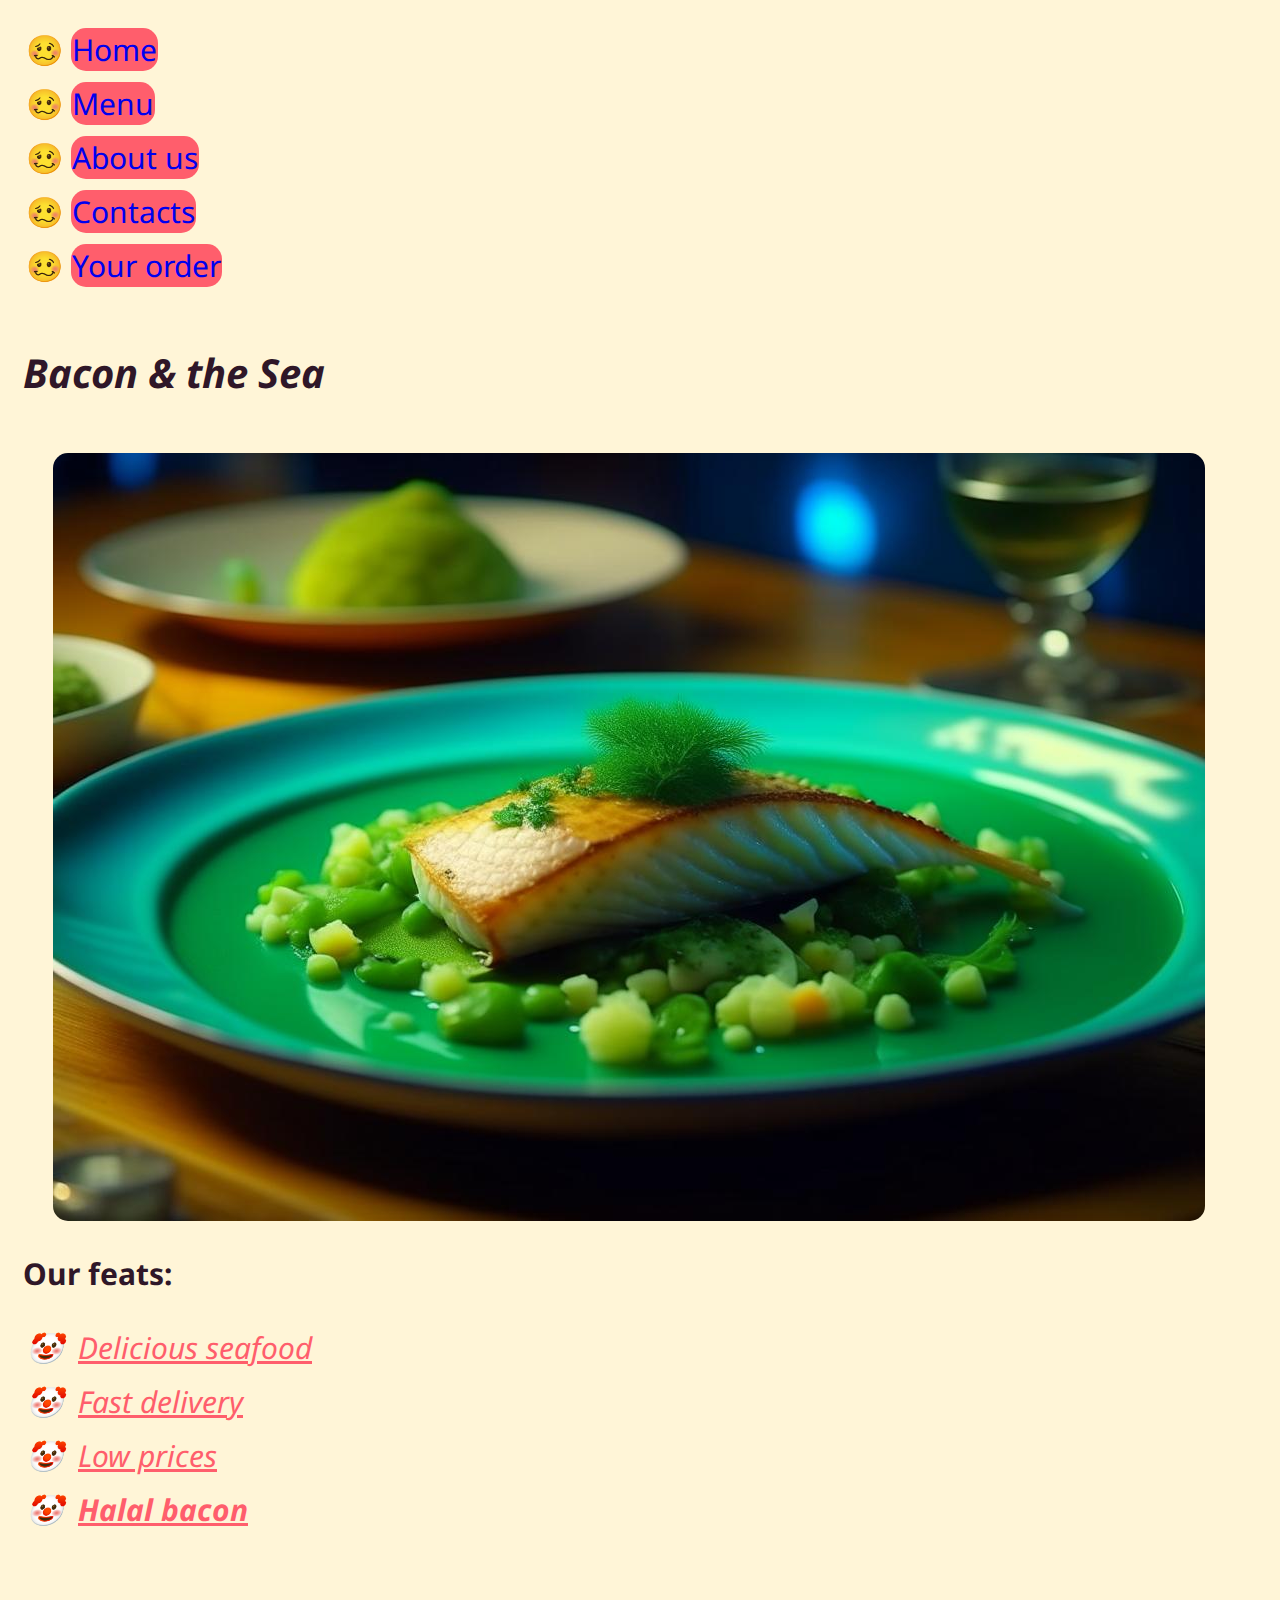
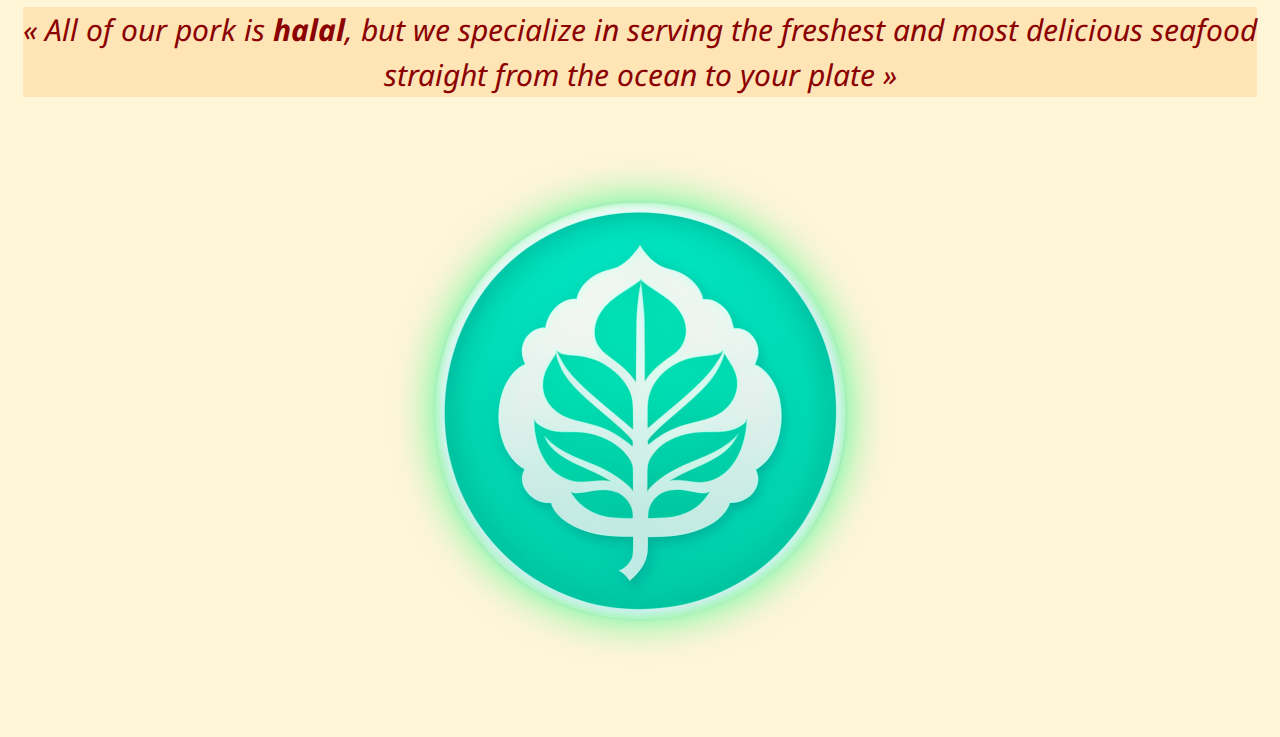
==== index.html @ e5836f41 "add: lab-2" ====
<!DOCTYPE html>
<html lang="ru">

<head>
    <title>Seafood restaurant</title>
    <meta charset="utf-8">
    <meta name="keywords" content="seafood restaurant, tasty food, halal">
    <meta name="description" content="SOTA seafood restaurant 'Bacon & the Sea'">
    <link rel="stylesheet" href="css/rest.css">
    <link rel="stylesheet" href="css/style.css">
    <link href=' http://fonts.googleapis.com/css?family=Droid+Sans' rel='stylesheet' type='text/css'>

</head>

<body>
    <header>
        <ul class="nav-block">
            <li class="nav-block__item"><a href="#" class="nav__link">Home</a></li>
            <li class="nav-block__item"><a href="#" class="nav__link">Menu</a></li>
            <li class="nav-block__item"><a href="#" class="nav__link">About us</a></li>
            <li class="nav-block__item"><a href="#" class="nav__link">Contacts</a></li>
            <li class="nav-block__item"><a href="#" class="nav__link">Your order</a></li>
        </ul>
    </header>

    <main>
        <section>
            <h1 class="restaurant-title"> Bacon & the Sea </h1>
        </section>

        <section>
            <div class="image-container">
                <img src="images/dish_1.jpg" class="image-container__item" alt="Image 1">
                <img src="images/dish_2.jpg" class="image-container__item" alt="Image 2">
                <img src="images/dish_3.jpg" class="image-container__item" alt="Image 3">
                <img src="images/dish_4.jpg" class="image-container__item" alt="Image 4">
                <img src="images/dish_5.jpg" class="image-container__item" alt="Image 5">
                <img src="images/dish_6.jpg" class="image-container__item" alt="Image 6">
                <img src="images/dish_7.jpg" class="image-container__item" alt="Image 7">
            </div>
        </section>

        <section>
            <article>
                <h2>Our feats: </h2>
                <ul class="feats-block">
                    <li class="feats-block__item">Delicious seafood</li>
                    <li class="feats-block__item">Fast delivery</li>
                    <li class="feats-block__item">Low prices</li>
                    <li class="feats-block__item"><b>Halal bacon</b></li>
                </ul>
            </article>
        </section>
    </main>

    <footer>
        <section>
            <article>
                <q class="quote__footer">
                    All of our pork is <b>halal</b>, but we specialize in serving the freshest and most delicious
                    seafood
                    straight from the ocean to your plate
                </q>
            </article>
        </section>
        <img src="images/logo.jpg" class="logo__item" alt="Logo">
        <section>
        </section>
        <br>
    </footer>
</body>

</html>
---- css/style.css ----
* {
    box-sizing: border-box;
    font-family: 'Droid Sans', arial, serif;
    font-size: 30px;
}

body {
    padding: 15px;
    line-height: 1.5;
    color: #2F1728;
    background-color: #fff5d7;

}

.nav-block {
    list-style-type: "🥴";
    color: #2F1728;

    padding-bottom: 10px;
    margin: 0;
}

.nav-block__item {
    padding-left: 8px;
    line-height: 1.8;
}

.nav__link {
    /* color: #FF603A; */
    text-decoration: none;
    border-radius: 15px;
    padding: 1px;
    background-color: #ff5e6c;
    font-family: 'Droid Sans', arial, serif;
}

.restaurant-title {
    margin: 0;
    padding-top: 40px;
    padding-bottom: 20px;
    font-weight: bold;
    font-style: oblique;
    font-size: 40px;
    text-align: justify;
    vertical-align: middle;
}

.feats-block {
    list-style-type: "🤡";
    color: #2F1728;

    padding-bottom: 10px;
    margin: 0;
}

.feats-block__item {
    padding-left: 15px;
    line-height: 1.8;
    /* font-size: 16px; */
    color: #ff5e6c;
    text-decoration: underline;
    font-style: oblique;
}

.showoff {
    color: black;
    font-size: 18px;
    text-align: center;
    font-style: oblique;
}

.pre {
    white-space: pre-wrap;
}

.phrases {
    list-style-type: upper-roman;
    color: darkred;
    font-style: italic;
}

.image-container {
    margin: 30px;
    display: flex;
    overflow-x: auto;
    scroll-snap-type: x mandatory;
    scroll-behavior: smooth;
}

.image-container__item {
    margin-right: 30px;
    scroll-snap-align: center;
    border-radius: 15px;
}

.quote__footer {
    display: block;
    text-align: center;
    margin-top: 60px;
    font-style: italic;
    background: moccasin;
    text-align: center;
    color: darkred;
}

.logo__item {
    display: block;
    margin-left: auto;
    margin-right: auto;
    margin-top: 60px;
    filter: drop-shadow(0 0 0.75rem #39F990);
}
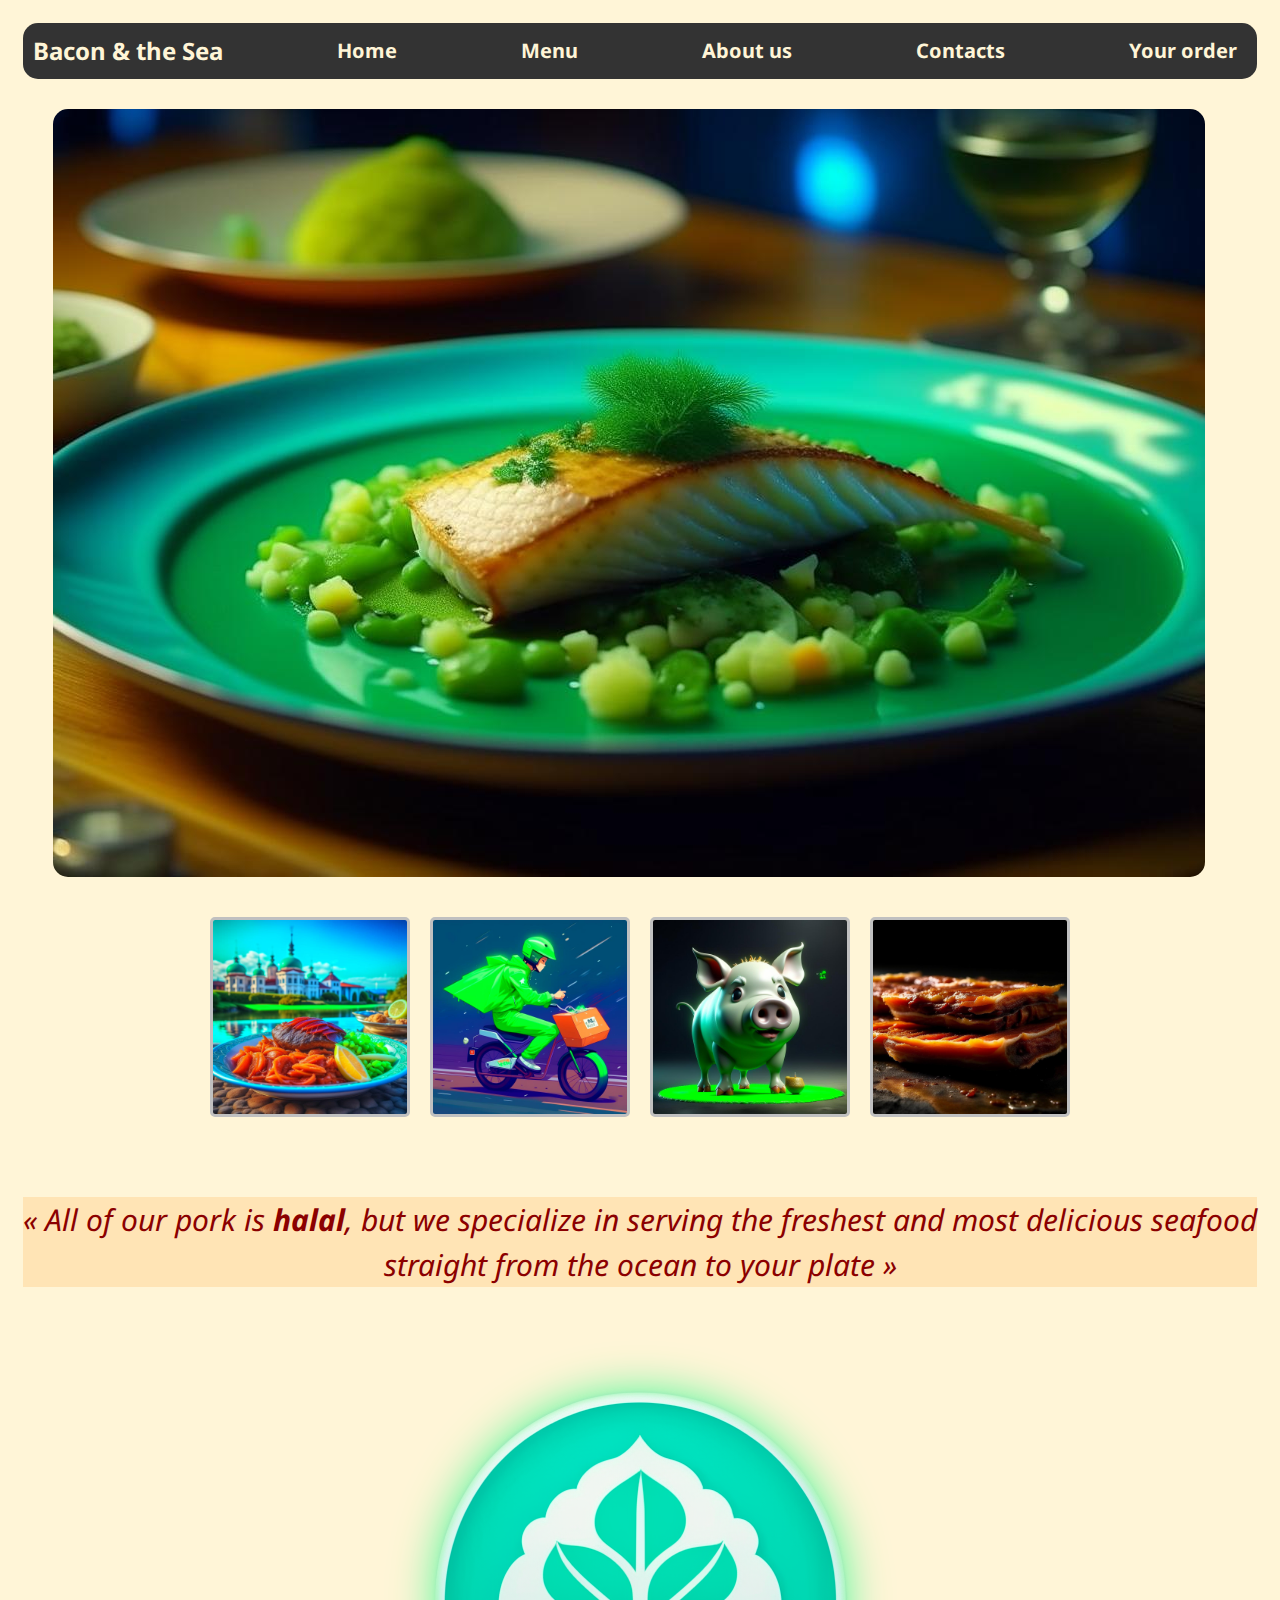
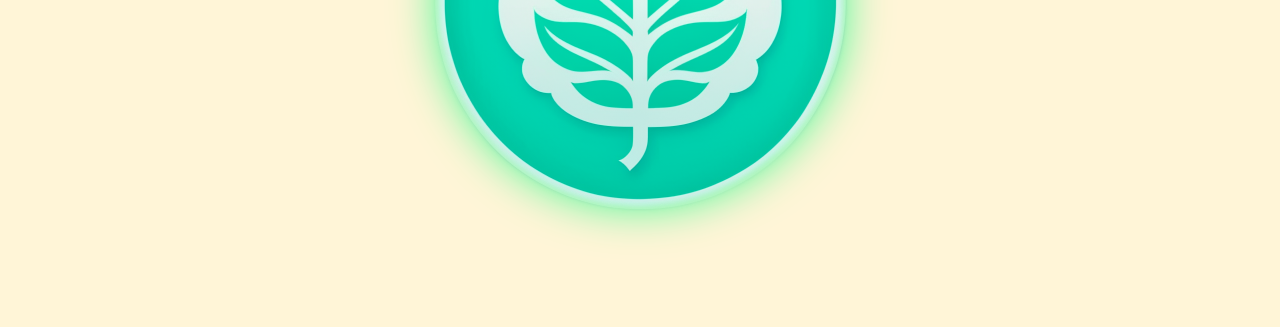
==== commit c87e3a18: "start: lab-3" ====
--- a/index.html
+++ b/index.html
@@ -6,68 +6,60 @@
     <meta charset="utf-8">
     <meta name="keywords" content="seafood restaurant, tasty food, halal">
     <meta name="description" content="SOTA seafood restaurant 'Bacon & the Sea'">
-    <link rel="stylesheet" href="css/rest.css">
     <link rel="stylesheet" href="css/style.css">
     <link href=' http://fonts.googleapis.com/css?family=Droid+Sans' rel='stylesheet' type='text/css'>
 
 </head>
+<body>
+<header>
+    <div class="nav">
+        <span class="restaurant">Bacon & the Sea</span>
+        <a href="#">Home</a>
+        <a href="#">Menu</a>
+        <a href="#">About us</a>
+        <a href="#">Contacts</a>
+        <a href="#">Your order</a>
+    </div>
+</header>
 
-<body>
-    <header>
-        <ul class="nav-block">
-            <li class="nav-block__item"><a href="#" class="nav__link">Home</a></li>
-            <li class="nav-block__item"><a href="#" class="nav__link">Menu</a></li>
-            <li class="nav-block__item"><a href="#" class="nav__link">About us</a></li>
-            <li class="nav-block__item"><a href="#" class="nav__link">Contacts</a></li>
-            <li class="nav-block__item"><a href="#" class="nav__link">Your order</a></li>
-        </ul>
-    </header>
+<main>
 
-    <main>
-        <section>
-            <h1 class="restaurant-title"> Bacon & the Sea </h1>
-        </section>
+    <section>
+        <div class="image__container">
+            <img src="images/dish_1.jpg" class="image__container-item" alt="Image 1">
+            <img src="images/dish_2.jpg" class="image__container-item" alt="Image 2">
+            <img src="images/dish_3.jpg" class="image__container-item" alt="Image 3">
+            <img src="images/dish_4.jpg" class="image__container-item" alt="Image 4">
+            <img src="images/dish_5.jpg" class="image__container-item" alt="Image 5">
+            <img src="images/dish_6.jpg" class="image__container-item" alt="Image 6">
+            <img src="images/dish_7.jpg" class="image__container-item" alt="Image 7">
+        </div>
+    </section>
 
-        <section>
-            <div class="image-container">
-                <img src="images/dish_1.jpg" class="image-container__item" alt="Image 1">
-                <img src="images/dish_2.jpg" class="image-container__item" alt="Image 2">
-                <img src="images/dish_3.jpg" class="image-container__item" alt="Image 3">
-                <img src="images/dish_4.jpg" class="image-container__item" alt="Image 4">
-                <img src="images/dish_5.jpg" class="image-container__item" alt="Image 5">
-                <img src="images/dish_6.jpg" class="image-container__item" alt="Image 6">
-                <img src="images/dish_7.jpg" class="image-container__item" alt="Image 7">
-            </div>
-        </section>
+    <section>
+        <div class="feats">
+            <img src="images/gallery_1.jpg" class="gallery-item" alt="Image 1">
+            <img src="images/gallery_2.jpg" class="gallery-item" alt="Image 2">
+            <img src="images/gallery_3.jpg" class="gallery-item" alt="Image 3">
+            <img src="images/gallery_4.jpg" class="gallery-item" alt="Image 4">
+        </div>
+    </section>
+</main>
 
-        <section>
-            <article>
-                <h2>Our feats: </h2>
-                <ul class="feats-block">
-                    <li class="feats-block__item">Delicious seafood</li>
-                    <li class="feats-block__item">Fast delivery</li>
-                    <li class="feats-block__item">Low prices</li>
-                    <li class="feats-block__item"><b>Halal bacon</b></li>
-                </ul>
-            </article>
-        </section>
-    </main>
-
-    <footer>
-        <section>
-            <article>
-                <q class="quote__footer">
-                    All of our pork is <b>halal</b>, but we specialize in serving the freshest and most delicious
-                    seafood
-                    straight from the ocean to your plate
-                </q>
-            </article>
-        </section>
-        <img src="images/logo.jpg" class="logo__item" alt="Logo">
-        <section>
-        </section>
-        <br>
-    </footer>
+<footer>
+    <section>
+        <article>
+            <q class="quote__footer">
+                All of our pork is <b>halal</b>, but we specialize in serving the freshest and most delicious
+                seafood
+                straight from the ocean to your plate
+            </q>
+        </article>
+    </section>
+    <img src="images/logo.jpg" class="logo__item" alt="Logo">
+    <section>
+    </section>
+    <br>
+</footer>
 </body>
-
 </html>--- a/css/style.css
+++ b/css/style.css
@@ -9,29 +9,36 @@
     line-height: 1.5;
     color: #2F1728;
     background-color: #fff5d7;
-
 }
 
-.nav-block {
-    list-style-type: "🥴";
-    color: #2F1728;
-
-    padding-bottom: 10px;
-    margin: 0;
+.nav {
+    display: flex;
+    justify-content: space-between;
+    align-items: center;
+    background-color: #333;
+    padding: 10px;
+    font-size: 18px;
+    font-weight: bold;
+    border-radius: 15px;
 }
 
-.nav-block__item {
-    padding-left: 8px;
-    line-height: 1.8;
+.restaurant {
+    color: #fff5d7;
+    font-size: 24px;
 }
 
-.nav__link {
-    /* color: #FF603A; */
+.nav a {
+    color: #fff5d7;
     text-decoration: none;
-    border-radius: 15px;
-    padding: 1px;
-    background-color: #ff5e6c;
+    margin: 0 10px;
+    cursor: pointer;
     font-family: 'Droid Sans', arial, serif;
+    transition: color 0.3s ease-in-out;
+    font-size: 20px;
+}
+
+.nav a:hover {
+    color: #ff5e6c;
 }
 
 .restaurant-title {
@@ -45,18 +52,16 @@
     vertical-align: middle;
 }
 
-.feats-block {
+.feats {
     list-style-type: "🤡";
     color: #2F1728;
-
     padding-bottom: 10px;
     margin: 0;
 }
 
-.feats-block__item {
+.feats-item {
     padding-left: 15px;
     line-height: 1.8;
-    /* font-size: 16px; */
     color: #ff5e6c;
     text-decoration: underline;
     font-style: oblique;
@@ -79,7 +84,7 @@
     font-style: italic;
 }
 
-.image-container {
+.image__container {
     margin: 30px;
     display: flex;
     overflow-x: auto;
@@ -87,11 +92,35 @@
     scroll-behavior: smooth;
 }
 
-.image-container__item {
+.image__container-item {
     margin-right: 30px;
     scroll-snap-align: center;
     border-radius: 15px;
 }
+
+.feats {
+    display: flex;
+    flex-wrap: wrap;
+    justify-content: center;
+    align-items: center;
+    margin: 20px;
+}
+
+.gallery-item {
+    max-width: 200px;
+    max-height: 200px;
+    margin: 10px;
+    border: 3px solid silver;
+    border-radius: 5px;
+    transition: transform 0.3s ease-in-out;
+}
+
+.gallery-item:hover {
+    transform: scale(1.15);
+    filter: brightness(1.2);
+    cursor: pointer;
+}
+
 
 .quote__footer {
     display: block;
@@ -99,7 +128,6 @@
     margin-top: 60px;
     font-style: italic;
     background: moccasin;
-    text-align: center;
     color: darkred;
 }
 
@@ -109,4 +137,6 @@
     margin-right: auto;
     margin-top: 60px;
     filter: drop-shadow(0 0 0.75rem #39F990);
-}+}
+
+
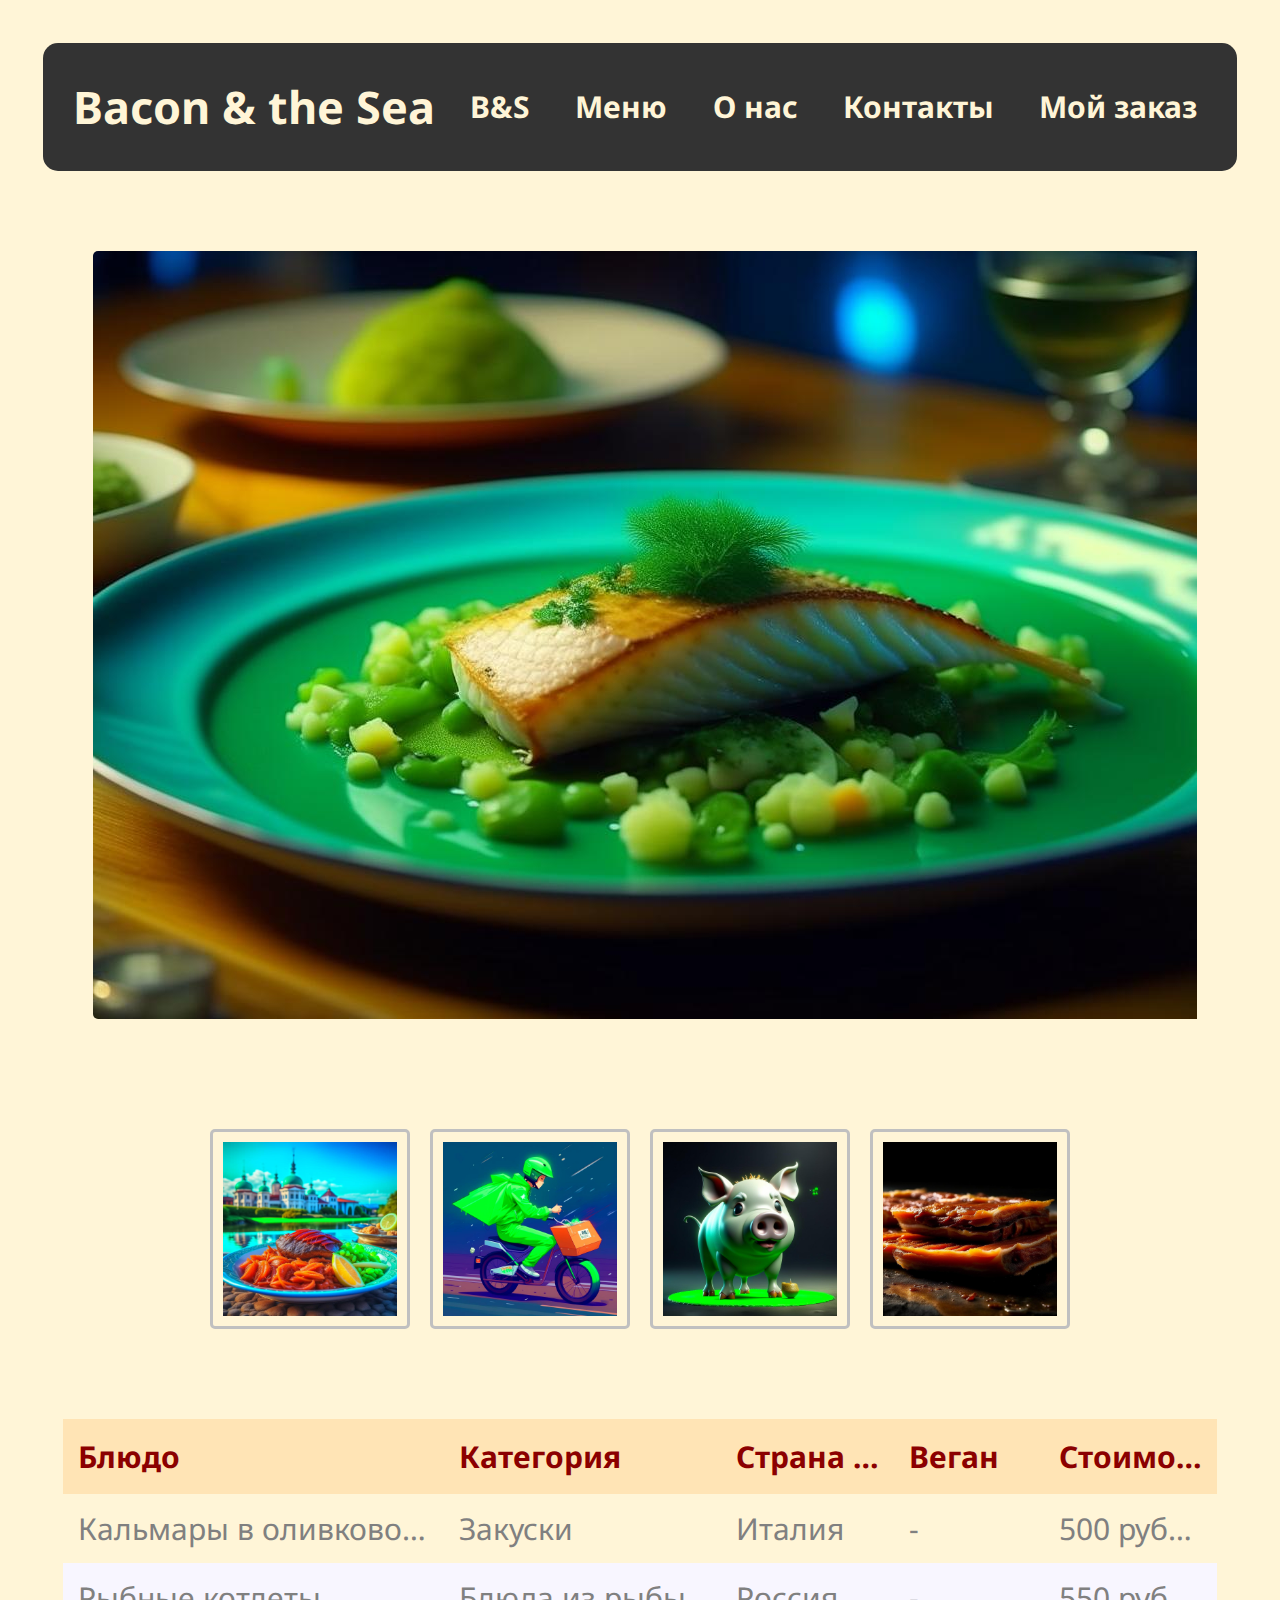
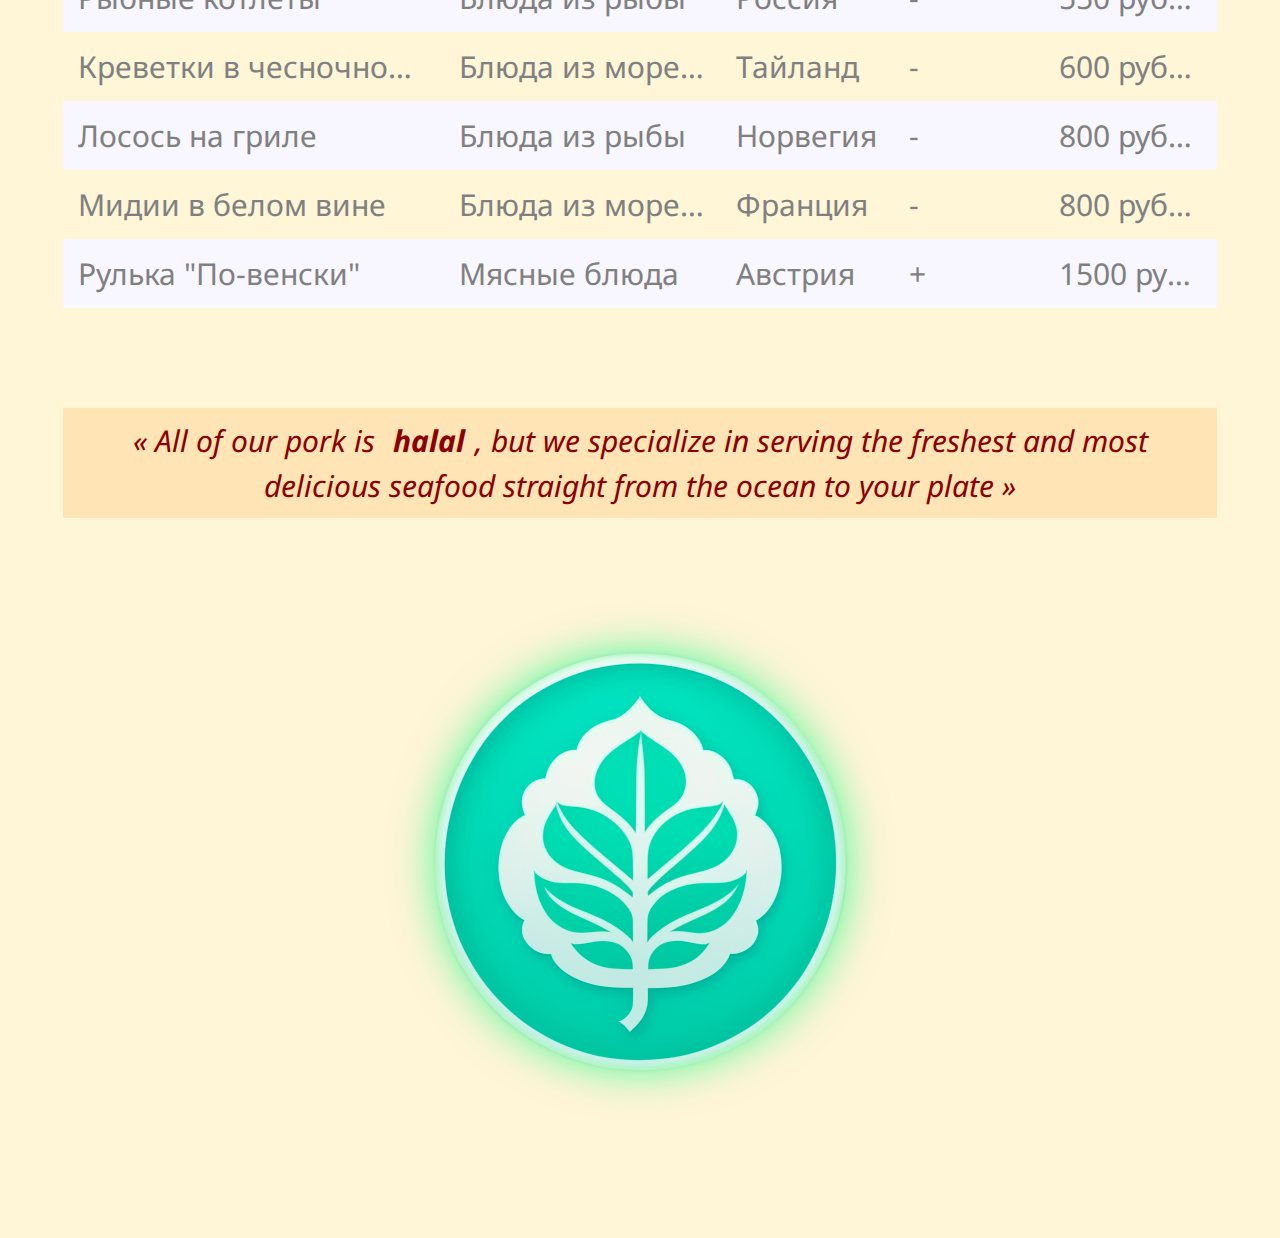
==== commit 5be5f0e7: "feat: add table" ====
--- a/index.html
+++ b/index.html
@@ -14,11 +14,11 @@
 <header>
     <div class="nav">
         <span class="restaurant">Bacon & the Sea</span>
-        <a href="#">Home</a>
-        <a href="#">Menu</a>
-        <a href="#">About us</a>
-        <a href="#">Contacts</a>
-        <a href="#">Your order</a>
+        <a href="https://www.sberbank.com/ru/person/credits/money/consumer_unsecured">B&S</a>
+        <a href="#">Меню</a>
+        <a href="#">О нас</a>
+        <a href="#">Контакты</a>
+        <a href="#">Мой заказ</a>
     </div>
 </header>
 
@@ -38,15 +38,83 @@
 
     <section>
         <div class="feats">
-            <img src="images/gallery_1.jpg" class="gallery-item" alt="Image 1">
-            <img src="images/gallery_2.jpg" class="gallery-item" alt="Image 2">
-            <img src="images/gallery_3.jpg" class="gallery-item" alt="Image 3">
-            <img src="images/gallery_4.jpg" class="gallery-item" alt="Image 4">
+            <img src="images/gallery_1.jpg" class="feats-item" alt="Image 1">
+            <img src="images/gallery_2.jpg" class="feats-item" alt="Image 2">
+            <img src="images/gallery_3.jpg" class="feats-item" alt="Image 3">
+            <img src="images/gallery_4.jpg" class="feats-item" alt="Image 4">
+
         </div>
     </section>
+
+    <!--    <section>-->
+    <!--        <div class="froges_1">-->
+    <!--            <img src="images/frog_1.gif" alt="Frog 1">-->
+    <!--            <img src="images/frog_2.gif" alt="SnowFrog 1">-->
+    <!--            <img src="images/frog_1.gif" alt="Frog 2">-->
+    <!--            <img src="images/frog_2.gif" alt="SnowFrog 2">-->
+    <!--        </div>-->
+    <!--    </section>-->
 </main>
+<footer>
+    <section>
+        <table>
+            <thead>
+            <tr>
+                <th>Блюдо</th>
+                <th>Категория</th>
+                <th>Страна происхождения</th>
+                <th>Веган</th>
+                <th>Стоимость</th>
+            </tr>
+            </thead>
+            <tbody>
+            <tr>
+                <td>Кальмары в оливковом масле</td>
+                <td>Закуски</td>
+                <td>Италия</td>
+                <td>-</td>
+                <td>500 рублей</td>
+            </tr>
+            <tr>
+                <td>Рыбные котлеты</td>
+                <td>Блюда из рыбы</td>
+                <td>Россия</td>
+                <td>-</td>
+                <td>550 рублей</td>
+            </tr>
+            <tr>
+                <td>Креветки в чесночном соусе</td>
+                <td>Блюда из морепродуктов</td>
+                <td>Тайланд</td>
+                <td>-</td>
+                <td>600 рублей</td>
+            </tr>
+            <tr>
+                <td>Лосось на гриле</td>
+                <td>Блюда из рыбы</td>
+                <td>Норвегия</td>
+                <td>-</td>
+                <td>800 рублей</td>
+            </tr>
+            <tr>
+                <td>Мидии в белом вине</td>
+                <td>Блюда из морепродуктов</td>
+                <td>Франция</td>
+                <td>-</td>
+                <td>800 рублей</td>
+            </tr>
+            <tr>
+                <td>Рулька "По-венски"</td>
+                <td>Мясные блюда</td>
+                <td>Австрия</td>
+                <td>+</td>
+                <td>1500 рублей</td>
+            </tr>
+            </tbody>
+        </table>
+    </section>
 
-<footer>
+
     <section>
         <article>
             <q class="quote__footer">
--- a/css/style.css
+++ b/css/style.css
@@ -2,6 +2,7 @@
     box-sizing: border-box;
     font-family: 'Droid Sans', arial, serif;
     font-size: 30px;
+    padding: 10px;
 }
 
 body {
@@ -16,7 +17,7 @@
     justify-content: space-between;
     align-items: center;
     background-color: #333;
-    padding: 10px;
+    padding: 20px;
     font-size: 18px;
     font-weight: bold;
     border-radius: 15px;
@@ -24,7 +25,7 @@
 
 .restaurant {
     color: #fff5d7;
-    font-size: 24px;
+    font-size: 45px;
 }
 
 .nav a {
@@ -34,7 +35,6 @@
     cursor: pointer;
     font-family: 'Droid Sans', arial, serif;
     transition: color 0.3s ease-in-out;
-    font-size: 20px;
 }
 
 .nav a:hover {
@@ -50,21 +50,6 @@
     font-size: 40px;
     text-align: justify;
     vertical-align: middle;
-}
-
-.feats {
-    list-style-type: "🤡";
-    color: #2F1728;
-    padding-bottom: 10px;
-    margin: 0;
-}
-
-.feats-item {
-    padding-left: 15px;
-    line-height: 1.8;
-    color: #ff5e6c;
-    text-decoration: underline;
-    font-style: oblique;
 }
 
 .showoff {
@@ -106,7 +91,7 @@
     margin: 20px;
 }
 
-.gallery-item {
+.feats-item {
     max-width: 200px;
     max-height: 200px;
     margin: 10px;
@@ -115,7 +100,7 @@
     transition: transform 0.3s ease-in-out;
 }
 
-.gallery-item:hover {
+.feats-item:hover {
     transform: scale(1.15);
     filter: brightness(1.2);
     cursor: pointer;
@@ -139,4 +124,50 @@
     filter: drop-shadow(0 0 0.75rem #39F990);
 }
 
+.footer {
+    position: absolute;
+}
 
+
+table {
+    display: grid;
+    border-collapse: collapse;
+    min-width: 100%;
+    grid-template-columns:
+    minmax(150px, 3.67fr)
+    minmax(150px, 2.67fr)
+    minmax(150px, 1.67fr)
+    minmax(150px, 0.67fr)
+    minmax(150px, 1.67fr);
+}
+
+thead,
+tbody,
+tr {
+    display: contents;
+}
+
+th,
+td {
+    padding: 15px;
+    overflow: hidden;
+    text-overflow: ellipsis;
+    white-space: nowrap;
+}
+
+th {
+    background: moccasin;
+    text-align: left;
+    color: darkred;
+}
+
+td {
+    padding-top: 12px;
+    padding-bottom: 12px;
+    color: grey;
+}
+
+tr:nth-child(even) td {
+    background: #f8f6ff;
+}
+
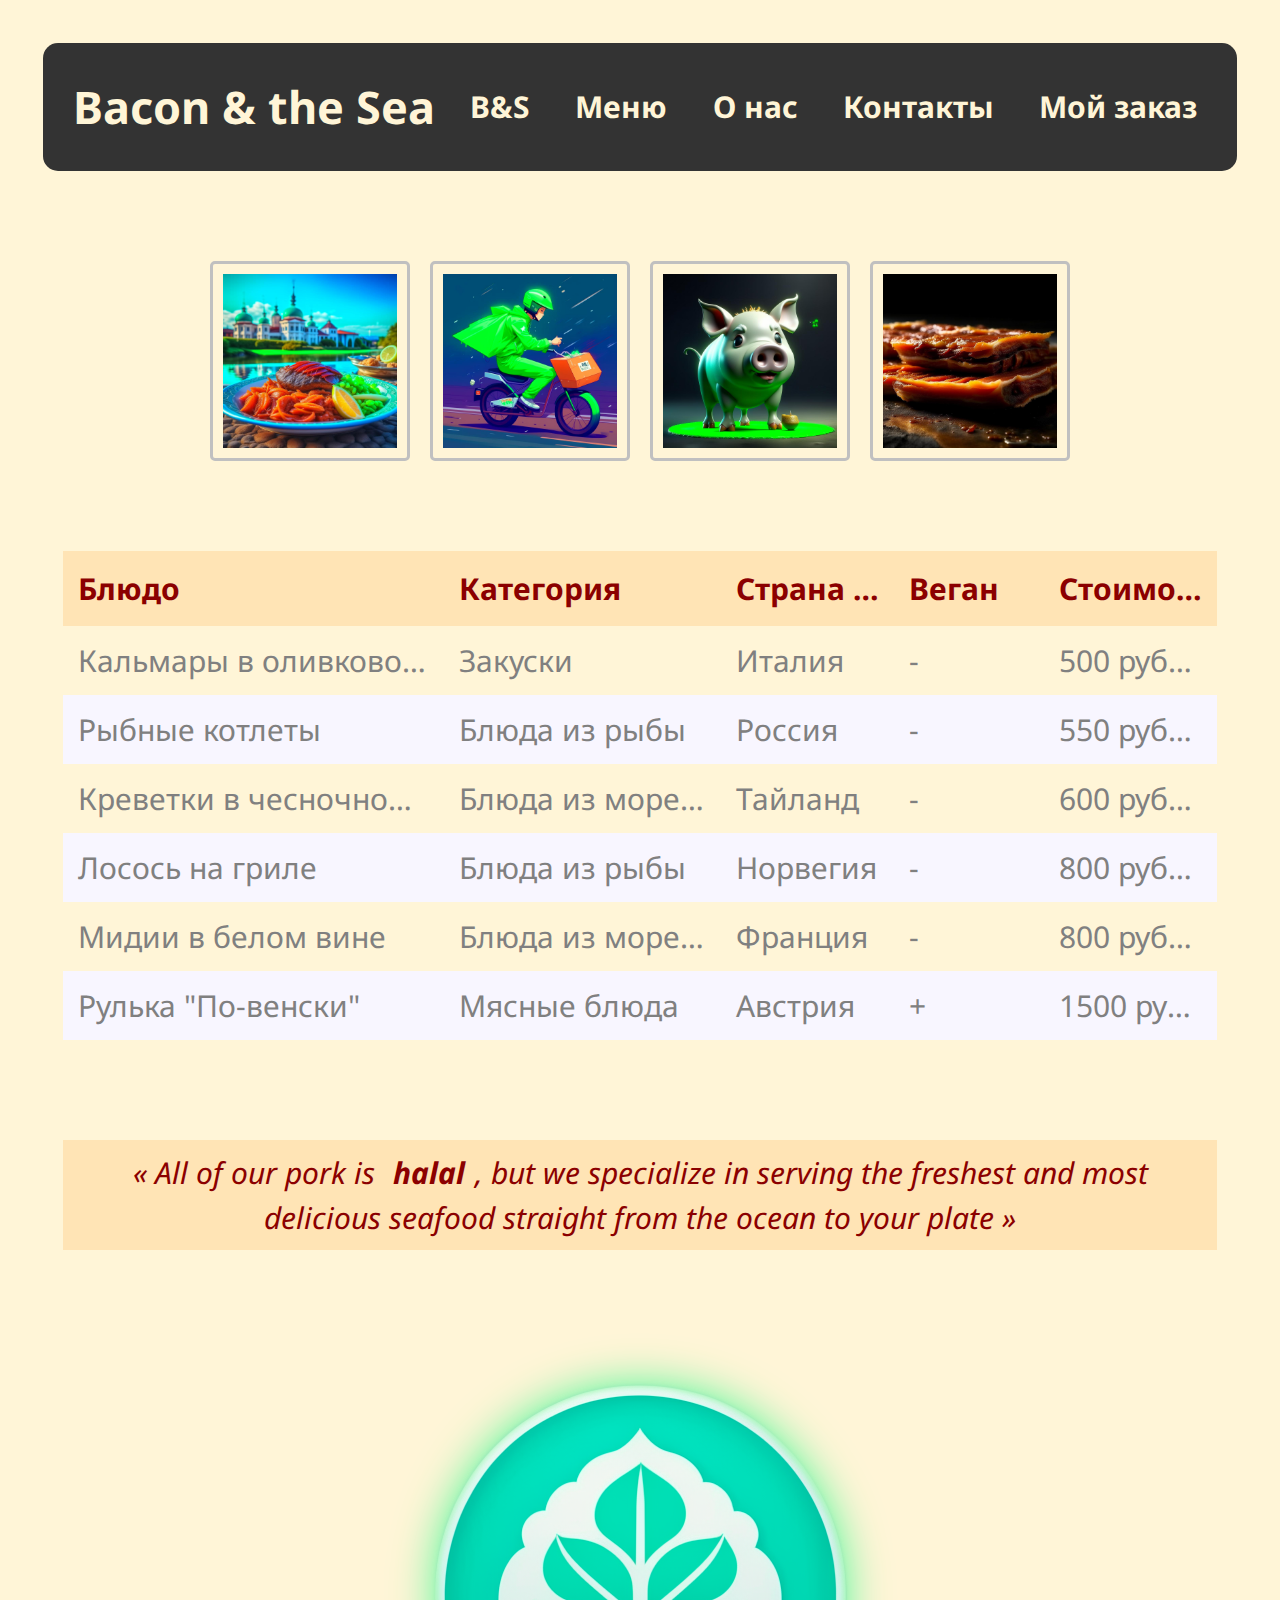
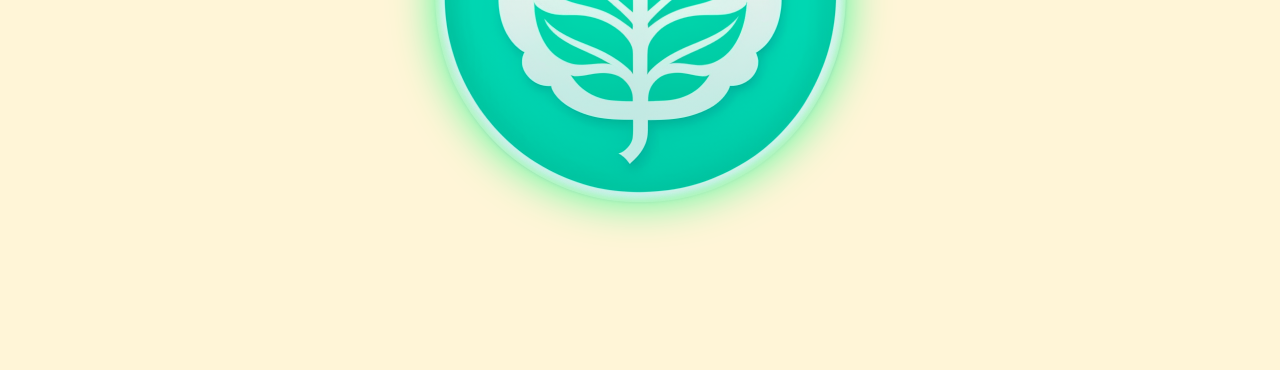
==== commit abfe4c43: "lab-3" ====
--- a/index.html
+++ b/index.html
@@ -46,14 +46,6 @@
         </div>
     </section>
 
-    <!--    <section>-->
-    <!--        <div class="froges_1">-->
-    <!--            <img src="images/frog_1.gif" alt="Frog 1">-->
-    <!--            <img src="images/frog_2.gif" alt="SnowFrog 1">-->
-    <!--            <img src="images/frog_1.gif" alt="Frog 2">-->
-    <!--            <img src="images/frog_2.gif" alt="SnowFrog 2">-->
-    <!--        </div>-->
-    <!--    </section>-->
 </main>
 <footer>
     <section>
--- a/css/style.css
+++ b/css/style.css
@@ -75,6 +75,12 @@
     overflow-x: auto;
     scroll-snap-type: x mandatory;
     scroll-behavior: smooth;
+}
+
+@media screen and (max-width: 1920px) {
+    .image__container {
+        display: none;
+    }
 }
 
 .image__container-item {
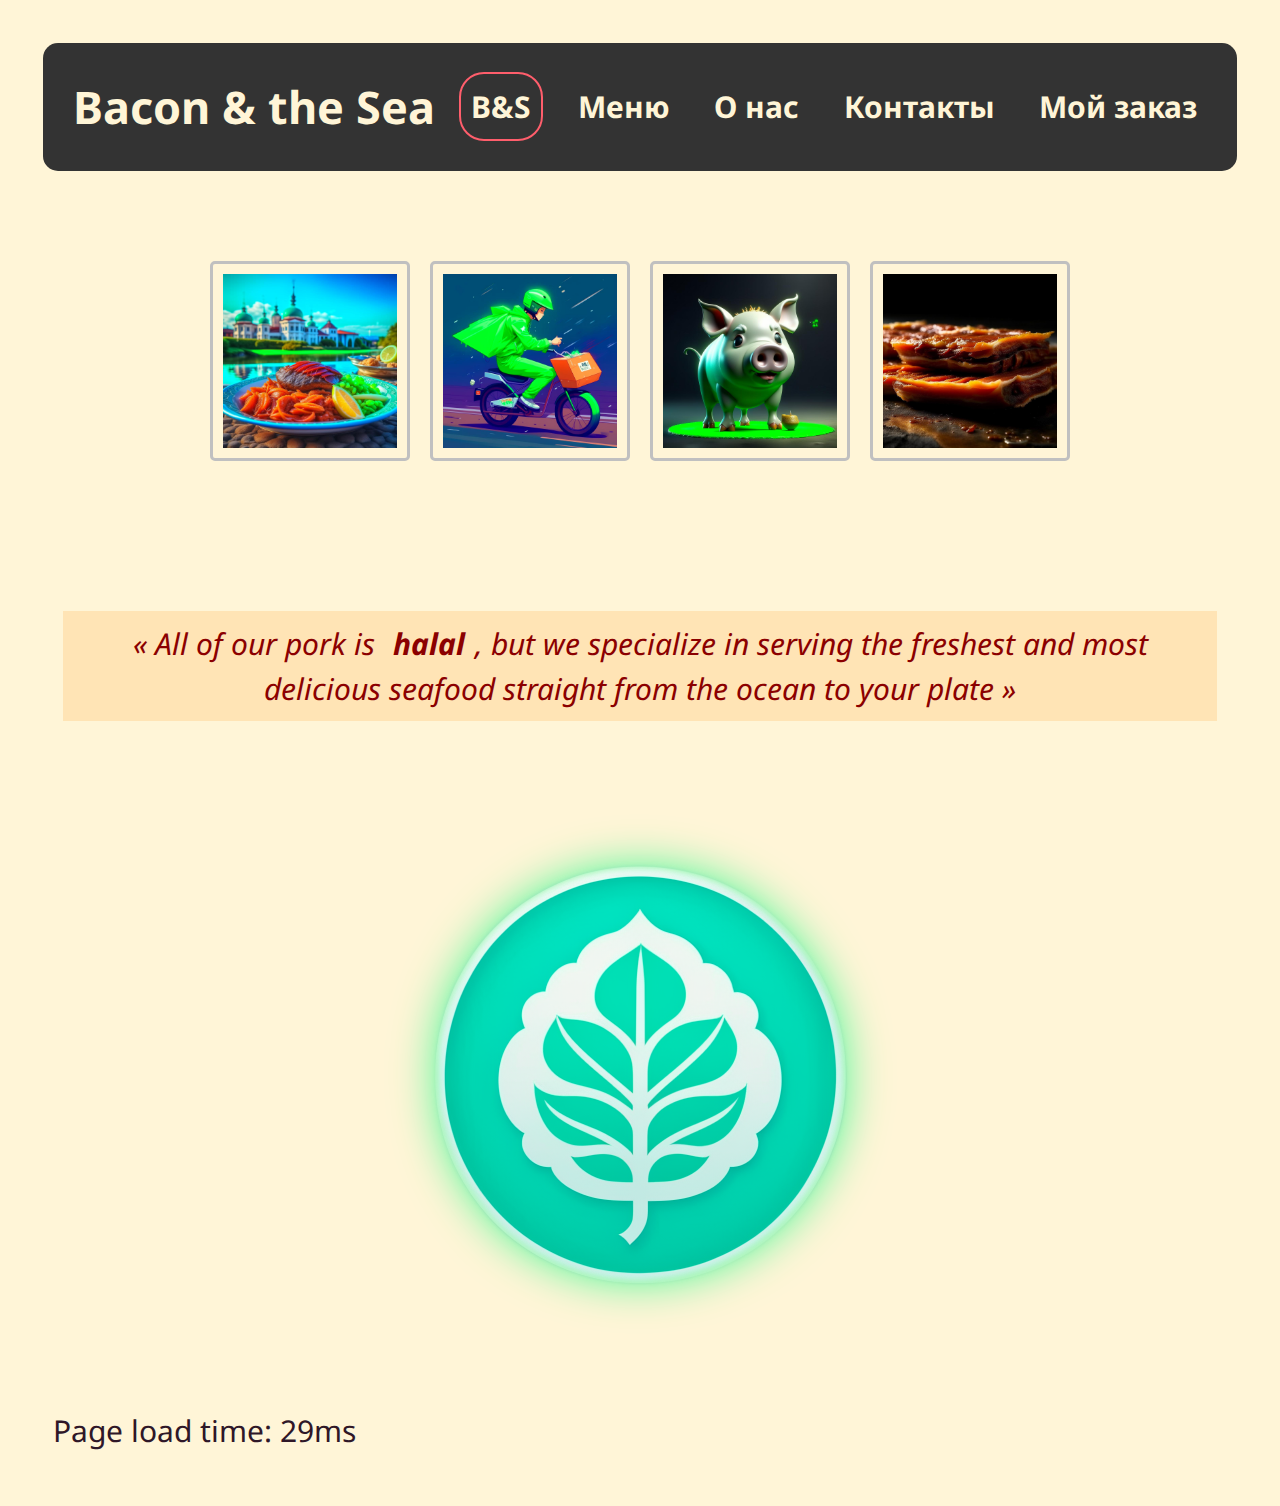
==== commit cbefdb70: "add: lab-4" ====
--- a/index.html
+++ b/index.html
@@ -7,18 +7,21 @@
     <meta name="keywords" content="seafood restaurant, tasty food, halal">
     <meta name="description" content="SOTA seafood restaurant 'Bacon & the Sea'">
     <link rel="stylesheet" href="css/style.css">
-    <link href=' http://fonts.googleapis.com/css?family=Droid+Sans' rel='stylesheet' type='text/css'>
+    <link rel="stylesheet" href="css/currentloc.css">
+    <link href=' https://fonts.googleapis.com/css?family=Droid+Sans' rel='stylesheet' type='text/css'>
+    <script src="scripts/loadtime.js"></script>
+    <script src="scripts/currentloc.js"></script>
 
 </head>
 <body>
 <header>
     <div class="nav">
         <span class="restaurant">Bacon & the Sea</span>
-        <a href="https://www.sberbank.com/ru/person/credits/money/consumer_unsecured">B&S</a>
-        <a href="#">Меню</a>
-        <a href="#">О нас</a>
-        <a href="#">Контакты</a>
-        <a href="#">Мой заказ</a>
+        <a href="index.html" class="menu-item">B&S</a>
+        <a href="menu.html" class="menu-item">Меню</a>
+        <a href="about.html" class="menu-item">О нас</a>
+        <a href="contacts.html" class="menu-item">Контакты</a>
+        <a href="#" class="menu-item">Мой заказ</a>
     </div>
 </header>
 
@@ -49,65 +52,6 @@
 </main>
 <footer>
     <section>
-        <table>
-            <thead>
-            <tr>
-                <th>Блюдо</th>
-                <th>Категория</th>
-                <th>Страна происхождения</th>
-                <th>Веган</th>
-                <th>Стоимость</th>
-            </tr>
-            </thead>
-            <tbody>
-            <tr>
-                <td>Кальмары в оливковом масле</td>
-                <td>Закуски</td>
-                <td>Италия</td>
-                <td>-</td>
-                <td>500 рублей</td>
-            </tr>
-            <tr>
-                <td>Рыбные котлеты</td>
-                <td>Блюда из рыбы</td>
-                <td>Россия</td>
-                <td>-</td>
-                <td>550 рублей</td>
-            </tr>
-            <tr>
-                <td>Креветки в чесночном соусе</td>
-                <td>Блюда из морепродуктов</td>
-                <td>Тайланд</td>
-                <td>-</td>
-                <td>600 рублей</td>
-            </tr>
-            <tr>
-                <td>Лосось на гриле</td>
-                <td>Блюда из рыбы</td>
-                <td>Норвегия</td>
-                <td>-</td>
-                <td>800 рублей</td>
-            </tr>
-            <tr>
-                <td>Мидии в белом вине</td>
-                <td>Блюда из морепродуктов</td>
-                <td>Франция</td>
-                <td>-</td>
-                <td>800 рублей</td>
-            </tr>
-            <tr>
-                <td>Рулька "По-венски"</td>
-                <td>Мясные блюда</td>
-                <td>Австрия</td>
-                <td>+</td>
-                <td>1500 рублей</td>
-            </tr>
-            </tbody>
-        </table>
-    </section>
-
-
-    <section>
         <article>
             <q class="quote__footer">
                 All of our pork is <b>halal</b>, but we specialize in serving the freshest and most delicious
@@ -116,10 +60,11 @@
             </q>
         </article>
     </section>
-    <img src="images/logo.jpg" class="logo__item" alt="Logo">
     <section>
+        <img src="images/logo.jpg" class="logo__item" alt="Logo">
     </section>
     <br>
 </footer>
+
 </body>
 </html>--- a/css/style.css
+++ b/css/style.css
@@ -13,6 +13,7 @@
 }
 
 .nav {
+    /*position: fixed;*/
     display: flex;
     justify-content: space-between;
     align-items: center;
@@ -132,8 +133,8 @@
 
 .footer {
     position: absolute;
+    top: 0;
 }
-
 
 table {
     display: grid;
--- a/css/currentloc.css
+++ b/css/currentloc.css
@@ -0,0 +1,5 @@
+.active {
+    border: solid #ff5e6c 2px;
+    border-radius: 25px;
+}
+
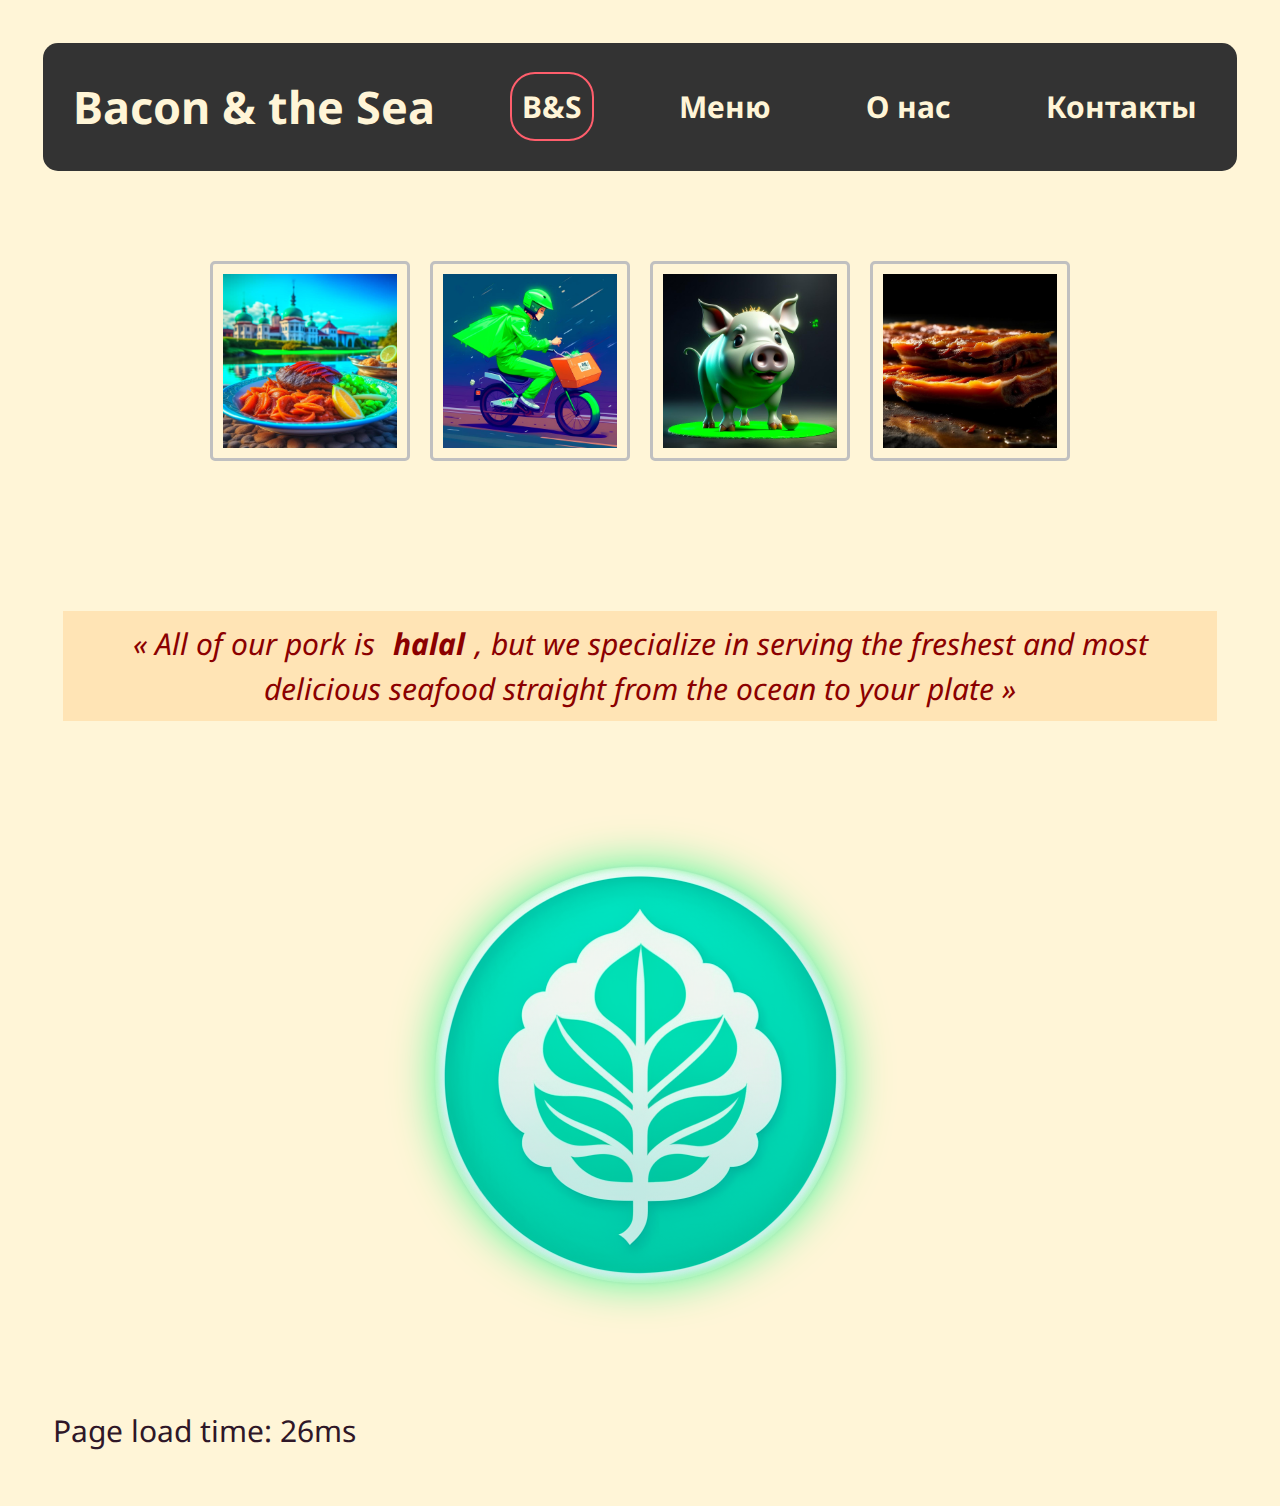
==== commit c3521a1f: "remove: cart" ====
--- a/index.html
+++ b/index.html
@@ -21,7 +21,6 @@
         <a href="menu.html" class="menu-item">Меню</a>
         <a href="about.html" class="menu-item">О нас</a>
         <a href="contacts.html" class="menu-item">Контакты</a>
-        <a href="#" class="menu-item">Мой заказ</a>
     </div>
 </header>
 
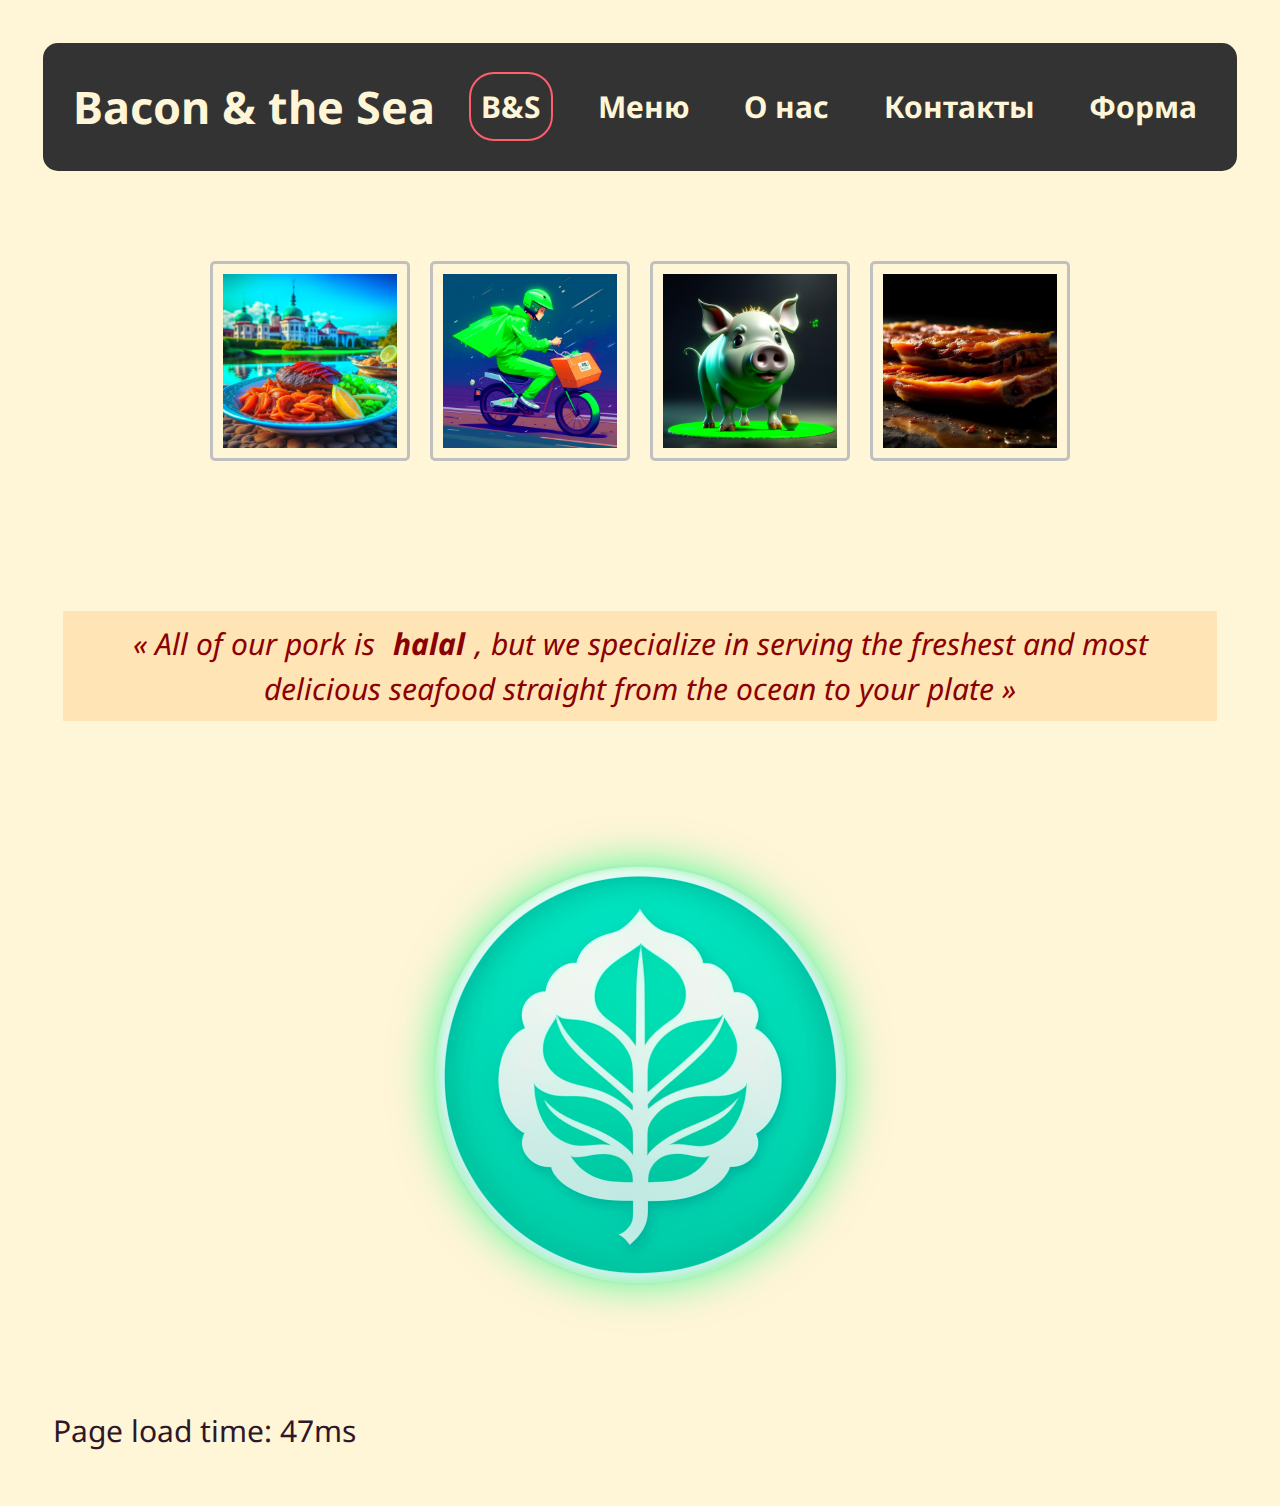
==== commit bb719b5d: "add: nav" ====
--- a/index.html
+++ b/index.html
@@ -21,6 +21,7 @@
         <a href="menu.html" class="menu-item">Меню</a>
         <a href="about.html" class="menu-item">О нас</a>
         <a href="contacts.html" class="menu-item">Контакты</a>
+        <a href="web-form.html" class="menu-item">Форма</a>
     </div>
 </header>
 
